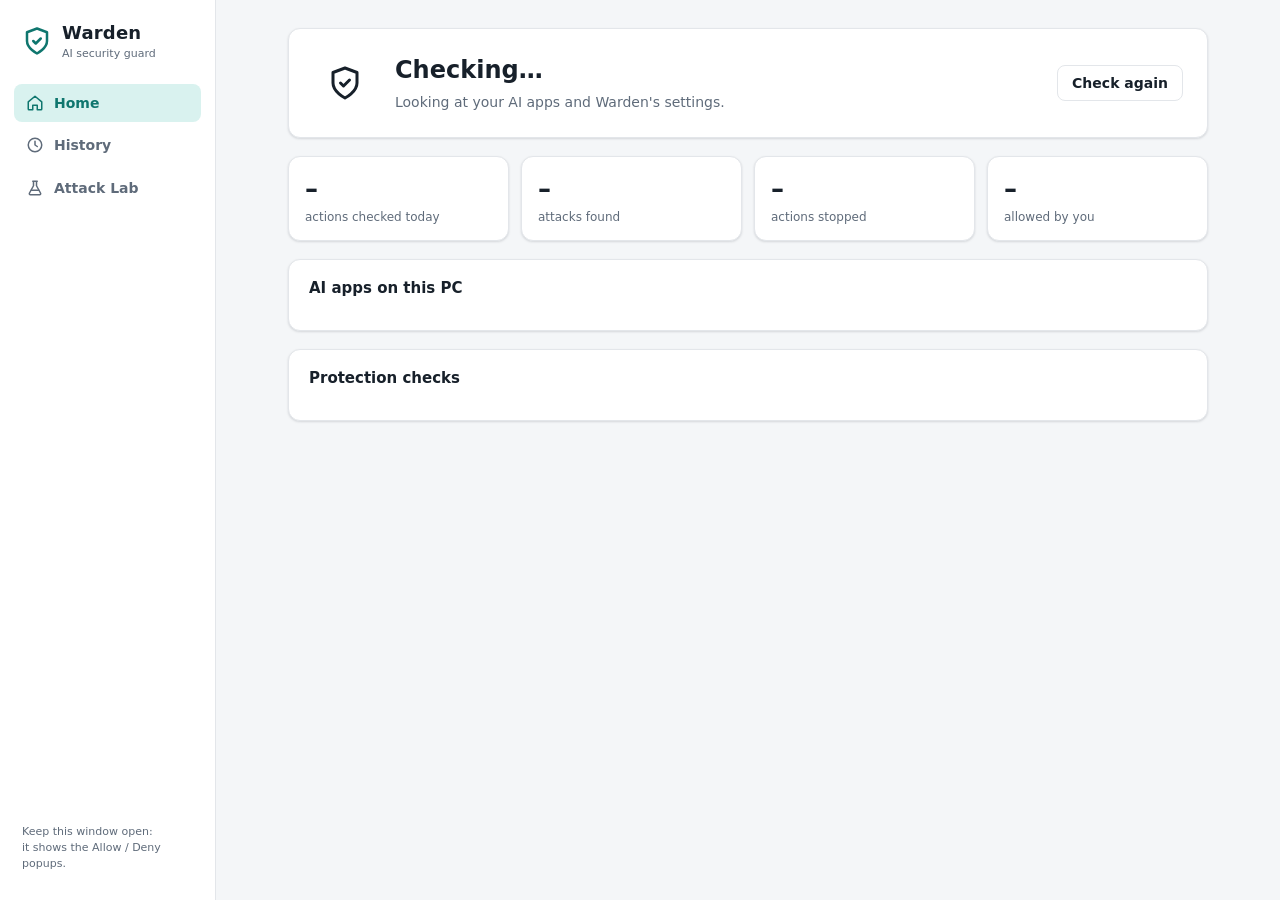
==== ui/index.html @ 4b2c6717 "Warden App: new web-style look (pywebview) - Screens rebuilt in HTML/CSS/JS (ui/): sidebar, status c" ====
<!doctype html>
<html lang="en">
<head>
  <meta charset="utf-8">
  <!-- Security: only Warden's own files may run or load here. Attacker text from
       stories is always inserted as plain text (never HTML) - see app.js. -->
  <meta http-equiv="Content-Security-Policy"
        content="default-src 'self'; script-src 'self'; style-src 'self'; img-src 'self' data:; connect-src 'self'; object-src 'none'; base-uri 'none'; form-action 'none'">
  <title>Warden</title>
  <link rel="stylesheet" href="style.css">
</head>
<body>
<div class="layout">
  <aside class="sidebar">
    <div class="brand">
      <svg viewBox="0 0 24 24" fill="none" stroke="currentColor" stroke-width="2" stroke-linecap="round" stroke-linejoin="round" aria-hidden="true"><path d="M12 22s8-4 8-10V5l-8-3-8 3v7c0 6 8 10 8 10z"/><path d="M9 12l2 2 4-4"/></svg>
      <div>
        <div class="brand-name">Warden</div>
        <div class="brand-tag">AI security guard</div>
      </div>
    </div>
    <button class="nav active" data-page="home">
      <svg viewBox="0 0 24 24" fill="none" stroke="currentColor" stroke-width="2" stroke-linecap="round" stroke-linejoin="round"><path d="M3 10.5L12 3l9 7.5V20a1 1 0 0 1-1 1h-5v-6H9v6H4a1 1 0 0 1-1-1z"/></svg>
      Home
    </button>
    <button class="nav" data-page="history">
      <svg viewBox="0 0 24 24" fill="none" stroke="currentColor" stroke-width="2" stroke-linecap="round" stroke-linejoin="round"><circle cx="12" cy="12" r="9"/><path d="M12 7v5l3 2"/></svg>
      History
    </button>
    <button class="nav" data-page="lab">
      <svg viewBox="0 0 24 24" fill="none" stroke="currentColor" stroke-width="2" stroke-linecap="round" stroke-linejoin="round"><path d="M9 3h6M10 3v6L4.5 19A1.5 1.5 0 0 0 5.8 21h12.4a1.5 1.5 0 0 0 1.3-2L14 9V3"/><path d="M7 15h10"/></svg>
      Attack Lab
    </button>
    <div class="sidebar-foot">Keep this window open:<br>it shows the Allow / Deny popups.</div>
  </aside>

  <main>
    <!-- ================= HOME ================= -->
    <section class="page" id="page-home">
      <div class="card hero" id="hero">
        <div class="hero-icon">
          <svg viewBox="0 0 24 24" fill="none" stroke="currentColor" stroke-width="2" stroke-linecap="round" stroke-linejoin="round"><path d="M12 22s8-4 8-10V5l-8-3-8 3v7c0 6 8 10 8 10z"/><path id="hero-mark" d="M9 12l2 2 4-4"/></svg>
        </div>
        <div>
          <h1 id="headline">Checking…</h1>
          <p id="subline">Looking at your AI apps and Warden's settings.</p>
        </div>
        <div class="spacer"></div>
        <button class="btn" id="recheck">Check again</button>
      </div>

      <div class="stats">
        <div class="card stat"><div class="stat-value" id="stat-actions">–</div><div class="stat-label">actions checked today</div></div>
        <div class="card stat"><div class="stat-value" id="stat-attacks">–</div><div class="stat-label">attacks found</div></div>
        <div class="card stat"><div class="stat-value" id="stat-blocked">–</div><div class="stat-label">actions stopped</div></div>
        <div class="card stat"><div class="stat-value" id="stat-allowed">–</div><div class="stat-label">allowed by you</div></div>
      </div>

      <div class="card">
        <h2>AI apps on this PC</h2>
        <div class="rows" id="apps"></div>
      </div>

      <div class="card">
        <h2>Protection checks</h2>
        <div class="rows" id="checks"></div>
      </div>
    </section>

    <!-- ================= HISTORY ================= -->
    <section class="page" id="page-history" hidden>
      <div class="toolbar">
        <h1 class="page-title">History</h1>
        <div class="segmented" id="history-filter">
          <button class="active" data-all="0">When Warden stepped in</button>
          <button data-all="1">Everything</button>
        </div>
      </div>
      <div class="events" id="events"></div>
    </section>

    <!-- ================= ATTACK LAB ================= -->
    <section class="page" id="page-lab" hidden>
      <h1 class="page-title">Attack Lab</h1>
      <div class="card">
        <p class="flush">Runs safe, fake attacks (hidden emails, poisoned web pages, tricks in Arabic, Hindi, Urdu…)
          through Warden and shows how many it stops. Nothing real is touched.</p>
        <div class="lab-controls">
          <button class="btn primary" id="lab-run">Run Attack Lab</button>
          <label class="switch"><input type="checkbox" id="lab-ai"> Include the AI check <span class="muted small">(slower, needs Ollama)</span></label>
        </div>
        <div class="progress spaced" id="lab-progress" hidden><div></div></div>
      </div>
      <div class="score" id="lab-score" hidden>
        <div class="card stat"><div class="stat-value" id="score-stopped">–</div><div class="stat-label">attacks stopped</div></div>
        <div class="card stat"><div class="stat-value" id="score-blocked">–</div><div class="stat-label">blocked outright</div></div>
        <div class="card stat"><div class="stat-value" id="score-missed">–</div><div class="stat-label">attacks missed</div></div>
        <div class="card stat"><div class="stat-value" id="score-safe">–</div><div class="stat-label">safe actions allowed</div></div>
      </div>
      <div class="card">
        <details id="lab-details">
          <summary>Every scenario</summary>
          <pre class="output" id="lab-output">Not run yet.</pre>
        </details>
      </div>
    </section>
  </main>
</div>

<!-- Confirmation dialog for Protect / Unprotect -->
<div class="modal-backdrop" id="modal" hidden>
  <div class="card modal">
    <h2 id="modal-title"></h2>
    <div id="modal-body"></div>
    <div class="modal-actions">
      <button class="btn" id="modal-cancel">Cancel</button>
      <button class="btn primary" id="modal-ok">Continue</button>
    </div>
  </div>
</div>

<script src="demo.js"></script>
<script src="app.js"></script>
</body>
</html>
---- ui/style.css ----
/* Warden App - shared styles for the main window and the approval popup.
   Colours follow Windows light/dark mode automatically. */

:root {
  --bg: #f4f6f8;
  --surface: #ffffff;
  --surface-2: #f0f2f5;
  --border: #e3e6ea;
  --text: #17202a;
  --muted: #5f6b7a;
  --accent: #0f766e;          /* Warden teal */
  --accent-soft: #d9f2ef;
  --green: #18794e;  --green-soft: #ddf3e6;
  --amber: #a15c07;  --amber-soft: #fdf0d5;
  --red: #c4320a;    --red-soft: #fde4dc;
  --grey-soft: #eceff2;
  --shadow: 0 1px 2px rgba(16, 24, 40, .06), 0 1px 3px rgba(16, 24, 40, .08);
  --radius: 12px;
  color-scheme: light dark;
}

@media (prefers-color-scheme: dark) {
  :root {
    --bg: #0e1116;
    --surface: #161b22;
    --surface-2: #1c222b;
    --border: #2a313c;
    --text: #e6e9ee;
    --muted: #96a0ad;
    --accent: #2dd4bf;
    --accent-soft: #123a37;
    --green: #3fb950;  --green-soft: #12301d;
    --amber: #e3b341;  --amber-soft: #3a2c0b;
    --red: #ff7b72;    --red-soft: #3d1716;
    --grey-soft: #222833;
    --shadow: none;
  }
}

* { box-sizing: border-box; }
html, body { margin: 0; height: 100%; }
body {
  font-family: "Segoe UI Variable Text", "Segoe UI", system-ui, sans-serif;
  font-size: 14px;
  line-height: 1.45;
  background: var(--bg);
  color: var(--text);
  -webkit-font-smoothing: antialiased;
}
button { font: inherit; color: inherit; }
.muted { color: var(--muted); }
.small { font-size: 12px; }
[hidden] { display: none !important; }
.flush { margin-top: 0; }
.spaced { margin-top: 14px; }

/* ---------- Layout ---------- */
.layout { display: grid; grid-template-columns: 216px 1fr; height: 100vh; }

.sidebar {
  background: var(--surface);
  border-right: 1px solid var(--border);
  padding: 20px 14px;
  display: flex;
  flex-direction: column;
  gap: 4px;
}
.brand { display: flex; align-items: center; gap: 10px; padding: 0 8px 18px; }
.brand svg { width: 30px; height: 30px; color: var(--accent); }
.brand-name { font-size: 18px; font-weight: 700; letter-spacing: .2px; }
.brand-tag { font-size: 11px; color: var(--muted); }

.nav {
  display: flex; align-items: center; gap: 10px;
  width: 100%; padding: 9px 12px;
  border: 0; border-radius: 8px; background: transparent;
  text-align: left; cursor: pointer; color: var(--muted); font-weight: 600;
}
.nav svg { width: 18px; height: 18px; flex: none; }
.nav:hover { background: var(--surface-2); color: var(--text); }
.nav.active { background: var(--accent-soft); color: var(--accent); }
.sidebar-foot { margin-top: auto; padding: 8px; font-size: 11px; color: var(--muted); }

main { overflow-y: auto; padding: 28px 32px 40px; }
.page { max-width: 920px; margin: 0 auto; display: flex; flex-direction: column; gap: 18px; }
.page-title { font-size: 22px; font-weight: 700; margin: 0; }

/* ---------- Cards ---------- */
.card {
  background: var(--surface);
  border: 1px solid var(--border);
  border-radius: var(--radius);
  box-shadow: var(--shadow);
  padding: 18px 20px;
}
.card h2 { font-size: 15px; margin: 0 0 12px; }

/* Hero status */
.hero { display: flex; align-items: center; gap: 18px; padding: 22px 24px; }
.hero-icon {
  width: 64px; height: 64px; border-radius: 16px; flex: none;
  display: grid; place-items: center;
}
.hero-icon svg { width: 36px; height: 36px; }
.hero h1 { font-size: 24px; margin: 0; }
.hero p { margin: 4px 0 0; color: var(--muted); }
.hero .spacer { flex: 1; }
.state-ok   .hero-icon { background: var(--green-soft); color: var(--green); }
.state-warn .hero-icon { background: var(--amber-soft); color: var(--amber); }
.state-bad  .hero-icon { background: var(--red-soft);   color: var(--red); }
.state-ok   h1 { color: var(--green); }
.state-warn h1 { color: var(--amber); }
.state-bad  h1 { color: var(--red); }

/* Stat tiles */
.stats { display: grid; grid-template-columns: repeat(4, 1fr); gap: 12px; }
.stat { padding: 14px 16px; }
.stat-value { font-size: 26px; font-weight: 700; }
.stat-label { color: var(--muted); font-size: 12px; }

/* Check rows */
.rows { display: flex; flex-direction: column; }
.row {
  display: flex; align-items: center; gap: 12px;
  padding: 10px 0; border-top: 1px solid var(--border);
}
.row:first-child { border-top: 0; padding-top: 0; }
.row:last-child { padding-bottom: 0; }
.dot {
  width: 22px; height: 22px; border-radius: 50%; flex: none;
  display: grid; place-items: center; font-size: 12px; font-weight: 700;
}
.dot.ok   { background: var(--green-soft); color: var(--green); }
.dot.bad  { background: var(--red-soft);   color: var(--red); }
.dot.none { background: var(--grey-soft);  color: var(--muted); }
.row-main { flex: 1; min-width: 0; }
.row-title { font-weight: 600; }
.row-sub { color: var(--muted); font-size: 12px; overflow: hidden; text-overflow: ellipsis; white-space: nowrap; }

/* Pills / badges */
.pill {
  display: inline-block; padding: 2px 9px; border-radius: 999px;
  font-size: 11px; font-weight: 700; letter-spacing: .3px; white-space: nowrap;
}
.pill.ok    { background: var(--green-soft); color: var(--green); }
.pill.warn  { background: var(--amber-soft); color: var(--amber); }
.pill.bad   { background: var(--red-soft);   color: var(--red); }
.pill.none  { background: var(--grey-soft);  color: var(--muted); }
.pill.info  { background: var(--accent-soft); color: var(--accent); }

/* Buttons */
.btn {
  border: 1px solid var(--border); background: var(--surface);
  padding: 7px 14px; border-radius: 8px; cursor: pointer; font-weight: 600;
}
.btn:hover { background: var(--surface-2); }
.btn:disabled { opacity: .5; cursor: default; }
.btn.primary { background: var(--accent); border-color: var(--accent); color: #fff; }
.btn.primary:hover { filter: brightness(1.08); }
.btn.danger { background: var(--red); border-color: var(--red); color: #fff; }
.btn.go { background: var(--green); border-color: var(--green); color: #fff; }
@media (prefers-color-scheme: dark) {
  .btn.primary, .btn.go, .btn.danger { color: #0e1116; }
}

/* Toggles */
.switch { display: inline-flex; align-items: center; gap: 8px; cursor: pointer; user-select: none; }
.switch input { width: 34px; height: 18px; accent-color: var(--accent); }
.segmented { display: inline-flex; background: var(--surface-2); border-radius: 8px; padding: 3px; }
.segmented button { border: 0; background: transparent; padding: 5px 12px; border-radius: 6px; cursor: pointer; color: var(--muted); font-weight: 600; }
.segmented button.active { background: var(--surface); color: var(--text); box-shadow: var(--shadow); }

/* ---------- History ---------- */
.toolbar { display: flex; align-items: center; justify-content: space-between; gap: 12px; }
.events { display: flex; flex-direction: column; gap: 8px; }
.event { padding: 0; overflow: hidden; }
.event-head {
  display: flex; align-items: center; gap: 12px; width: 100%;
  padding: 12px 16px; border: 0; background: transparent; cursor: pointer; text-align: left;
}
.event-head:hover { background: var(--surface-2); }
.event-title { flex: 1; min-width: 0; font-weight: 600; overflow: hidden; text-overflow: ellipsis; white-space: nowrap; }
.event-time { color: var(--muted); font-size: 12px; white-space: nowrap; }
.event-body { padding: 0 16px 14px 16px; }
.story { margin: 0; white-space: pre-wrap; unicode-bidi: plaintext; }
.details {
  margin-top: 10px; padding: 8px 10px; border-radius: 8px; background: var(--surface-2);
  font-family: "Cascadia Mono", Consolas, monospace; font-size: 12px; color: var(--muted);
  white-space: pre-wrap; word-break: break-all;
}
.empty { text-align: center; color: var(--muted); padding: 40px 0; }

/* ---------- Attack Lab ---------- */
.lab-controls { display: flex; align-items: center; gap: 16px; flex-wrap: wrap; }
.score { display: grid; grid-template-columns: repeat(4, 1fr); gap: 12px; }
.progress { height: 6px; border-radius: 99px; background: var(--surface-2); overflow: hidden; }
.progress > div { height: 100%; width: 40%; background: var(--accent); border-radius: 99px; animation: slide 1.2s ease-in-out infinite; }
@keyframes slide { from { transform: translateX(-100%); } to { transform: translateX(260%); } }
pre.output {
  margin: 0; max-height: 300px; overflow: auto; padding: 12px; border-radius: 8px;
  background: var(--surface-2); font-family: "Cascadia Mono", Consolas, monospace; font-size: 12px;
}
details summary { cursor: pointer; color: var(--muted); font-weight: 600; }

/* ---------- Modal ---------- */
.modal-backdrop {
  position: fixed; inset: 0; background: rgba(0, 0, 0, .45);
  display: grid; place-items: center; padding: 20px;
}
.modal { max-width: 460px; width: 100%; }
.modal h2 { font-size: 17px; }
.modal ol { margin: 8px 0 0; padding-left: 20px; }
.modal-actions { display: flex; justify-content: flex-end; gap: 8px; margin-top: 18px; }

/* ---------- Approval popup ---------- */
.approval { display: flex; flex-direction: column; height: 100vh; }
.approval-bar {
  display: flex; align-items: center; gap: 10px;
  padding: 12px 18px; background: #0b2e2b; color: #e6fffb;
}
.approval-bar svg { width: 22px; height: 22px; color: #2dd4bf; }
.approval-bar b { letter-spacing: 1.5px; }
.approval-bar span { font-size: 12px; opacity: .8; }
.approval-body { flex: 1; overflow-y: auto; padding: 18px 20px; display: flex; flex-direction: column; gap: 12px; }
.approval-body h1 { font-size: 18px; margin: 0; unicode-bidi: plaintext; }
.countdown { height: 4px; background: var(--surface-2); }
.countdown > div { height: 100%; background: var(--amber); transition: width 1s linear; }
.approval-foot {
  display: flex; align-items: center; justify-content: space-between; gap: 8px;
  padding: 12px 20px; border-top: 1px solid var(--border); background: var(--surface);
}
.approval-foot .btn { min-width: 120px; padding: 9px 16px; }
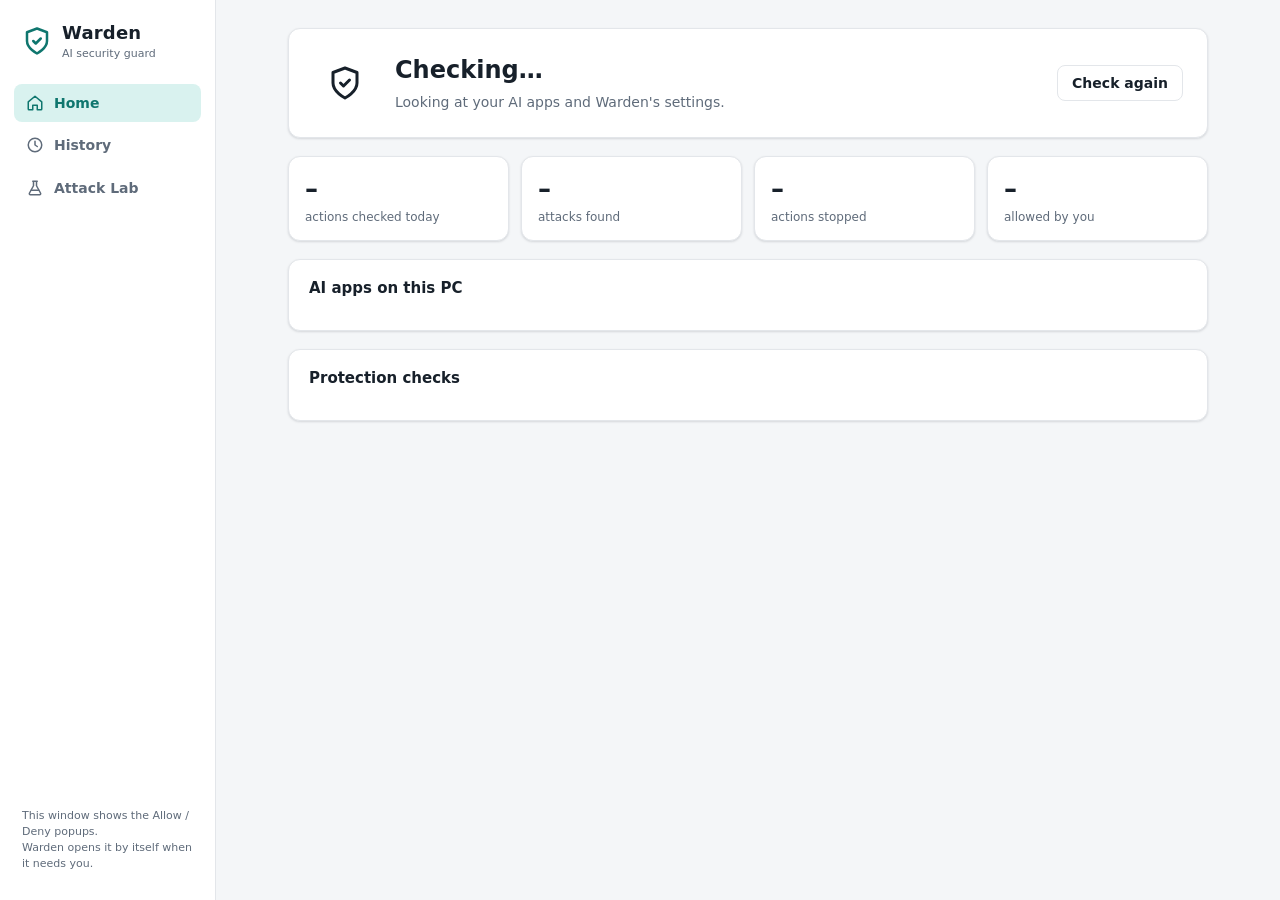
==== commit 827ab442: "Detect tools that change their instructions later (rug pull) - warden_toolmemory.py: remembers a fin" ====
--- a/ui/index.html
+++ b/ui/index.html
@@ -31,7 +31,7 @@
       <svg viewBox="0 0 24 24" fill="none" stroke="currentColor" stroke-width="2" stroke-linecap="round" stroke-linejoin="round"><path d="M9 3h6M10 3v6L4.5 19A1.5 1.5 0 0 0 5.8 21h12.4a1.5 1.5 0 0 0 1.3-2L14 9V3"/><path d="M7 15h10"/></svg>
       Attack Lab
     </button>
-    <div class="sidebar-foot">Keep this window open:<br>it shows the Allow / Deny popups.</div>
+    <div class="sidebar-foot">This window shows the Allow / Deny popups.<br>Warden opens it by itself when it needs you.</div>
   </aside>
 
   <main>
@@ -54,6 +54,14 @@
         <div class="card stat"><div class="stat-value" id="stat-attacks">–</div><div class="stat-label">attacks found</div></div>
         <div class="card stat"><div class="stat-value" id="stat-blocked">–</div><div class="stat-label">actions stopped</div></div>
         <div class="card stat"><div class="stat-value" id="stat-allowed">–</div><div class="stat-label">allowed by you</div></div>
+      </div>
+
+      <!-- Rug pull: tools whose description changed. Hidden from the AI until the user trusts them. -->
+      <div class="card" id="changed-card" hidden>
+        <h2>Tools that changed their instructions</h2>
+        <p class="muted small flush">Warden hid these tools from your AI. Only trust a change you expected, for example
+          right after you updated that tool. Then restart your AI app.</p>
+        <div class="rows" id="changed"></div>
       </div>
 
       <div class="card">
--- a/ui/style.css
+++ b/ui/style.css
@@ -230,3 +230,17 @@
   padding: 12px 20px; border-top: 1px solid var(--border); background: var(--surface);
 }
 .approval-foot .btn { min-width: 120px; padding: 9px 16px; }
+
+/* ---------- Notice window (attack found / action stopped) ---------- */
+.notice { display: flex; flex-direction: column; height: 100vh; border-top: 4px solid var(--amber); }
+.notice.is-attack { border-top-color: #e5484d; }
+.notice .approval-bar { padding: 10px 14px; }
+.notice-x {
+  margin-left: auto; background: none; border: 0; color: inherit;
+  font-size: 22px; line-height: 1; cursor: pointer; opacity: .8; padding: 0 4px;
+}
+.notice-x:hover { opacity: 1; }
+.notice-body { flex: 1; overflow-y: auto; padding: 12px 16px; display: flex; flex-direction: column; gap: 8px; }
+.notice-body h1 { font-size: 15px; margin: 0; unicode-bidi: plaintext; }
+.notice-body .story { font-size: 13px; }
+.notice-foot { padding: 8px 16px; border-top: 1px solid var(--border); background: var(--surface); }
